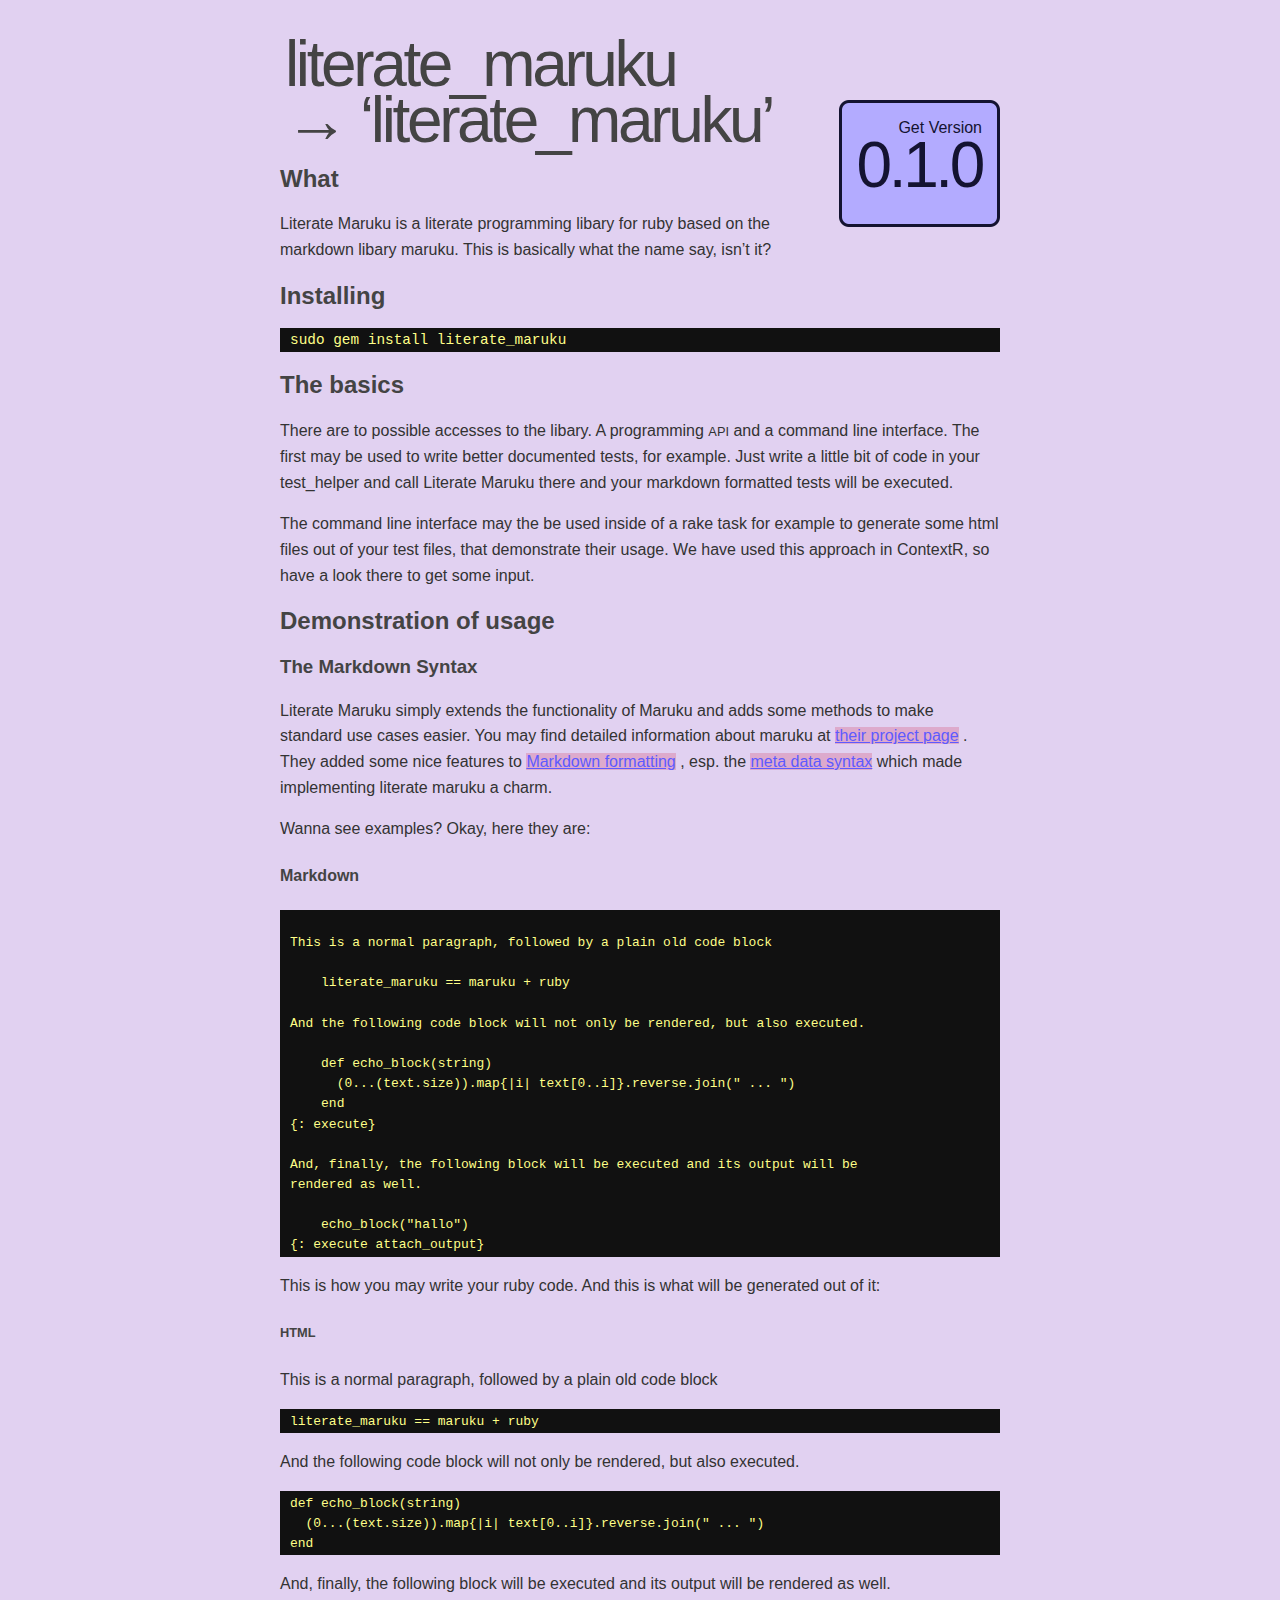
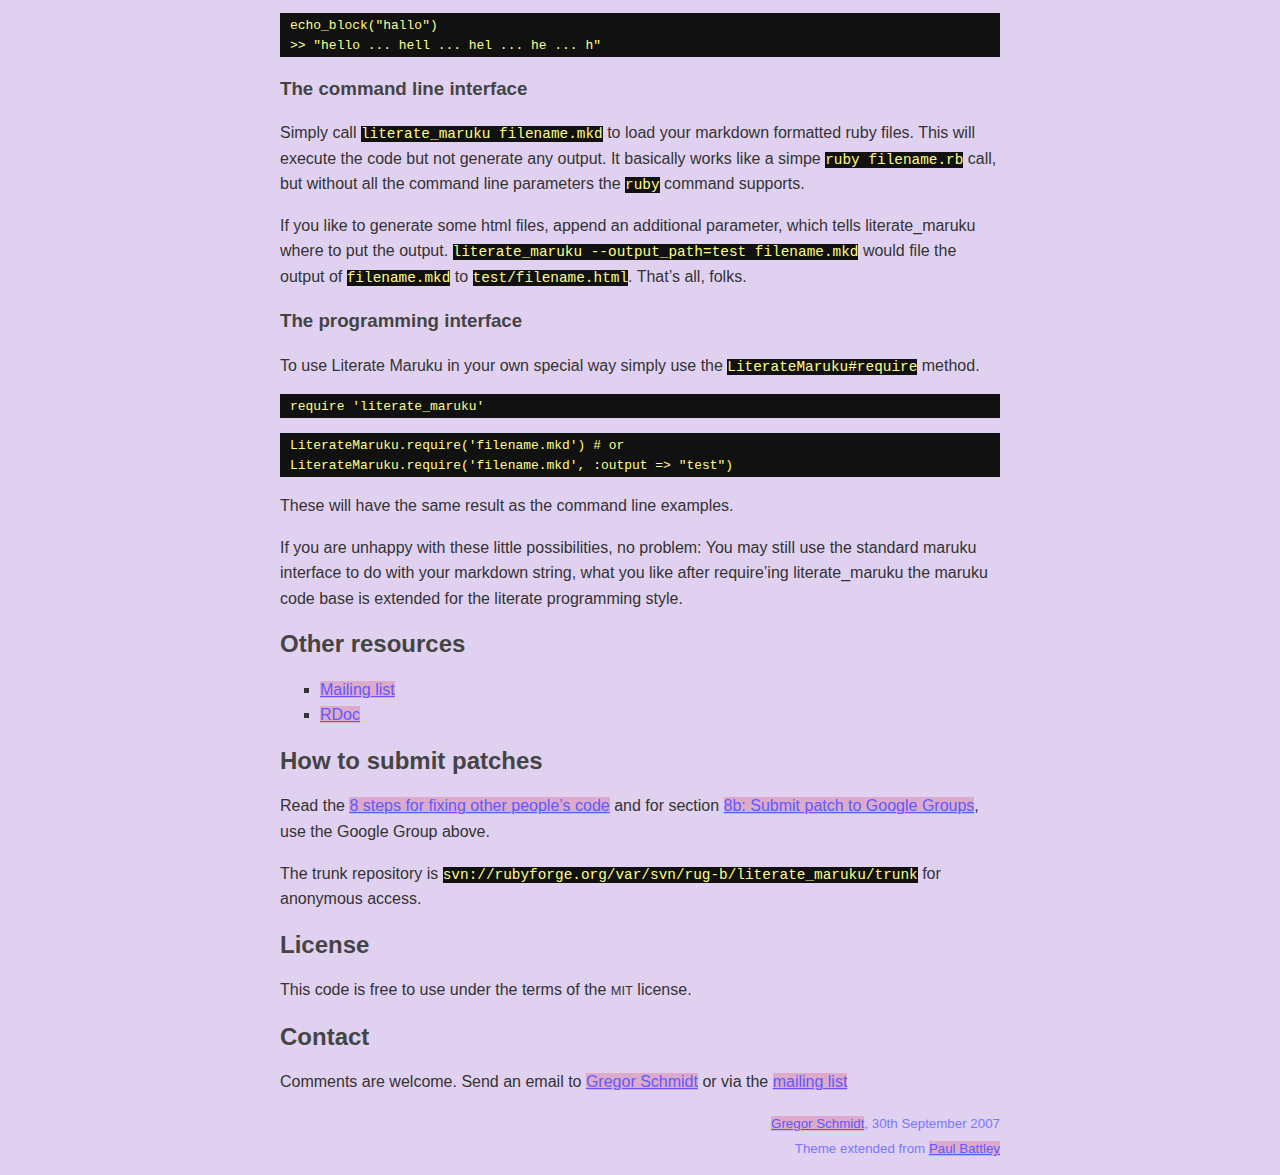
==== website/index.html @ 5e6b32fd "* added literate_maruku gem" ====
<!DOCTYPE html PUBLIC "-//W3C//DTD XHTML 1.0 Strict//EN"
"http://www.w3.org/TR/xhtml1/DTD/xhtml1-strict.dtd">
<html xmlns="http://www.w3.org/1999/xhtml" xml:lang="en" lang="en">
<head>
  <link rel="stylesheet" href="stylesheets/screen.css" type="text/css" media="screen" />
  <meta http-equiv="Content-Type" content="text/html; charset=utf-8" />
  <title>
      literate_maruku
  </title>
  <script src="javascripts/rounded_corners_lite.inc.js" type="text/javascript"></script>
<style>

</style>
  <script type="text/javascript">
    window.onload = function() {
      settings = {
          tl: { radius: 10 },
          tr: { radius: 10 },
          bl: { radius: 10 },
          br: { radius: 10 },
          antiAlias: true,
          autoPad: true,
          validTags: ["div"]
      }
      var versionBox = new curvyCorners(settings, document.getElementById("version"));
      versionBox.applyCornersToAll();
    }
  </script>
</head>
<body>
<div id="main">

    <h1>literate_maruku</h1>
    <div id="version" class="clickable" onclick='document.location = "http://rubyforge.org/projects/literate_maruku"; return false'>
      <p>Get Version</p>
      <a href="http://rubyforge.org/projects/literate_maruku" class="numbers">0.1.0</a>
    </div>
    <h1>&#x2192; &#8216;literate_maruku&#8217;</h1>


	<h2>What</h2>


	<p>Literate Maruku is a literate programming libary for ruby based on the markdown
libary maruku. This is basically what the name say, isn&#8217;t it?</p>


	<h2>Installing</h2>


	<p><pre class='syntax'><span class="ident">sudo</span> <span class="ident">gem</span> <span class="ident">install</span> <span class="ident">literate_maruku</span></pre></p>


	<h2>The basics</h2>


	<p>There are to possible accesses to the libary. A programming <span class="caps">API</span> and a command 
line interface. The first may be used to write better documented tests, 
for example. Just write a little bit of code in your test_helper and call
Literate Maruku there and your markdown formatted tests will be executed.</p>


	<p>The command line interface may the be used inside of a rake task for example to
generate some html files out of your test files, that demonstrate their usage. 
We have used this approach in ContextR, so have a look there to get some input.</p>


	<h2>Demonstration of usage</h2>


	<h3>The Markdown Syntax</h3>


	<p>Literate Maruku simply extends the functionality of Maruku and adds some methods
to make standard use cases easier. You may find detailed information about maruku at <a href="http://maruku.rubyforge.org/">their project page</a> . They added some nice
features to 
<a href="http://daringfireball.net/projects/markdown/syntax">Markdown formatting</a> , esp.
the <a href="http://maruku.rubyforge.org/proposal.html">meta data syntax</a> which made
implementing literate maruku a charm.</p>


	<p>Wanna see examples? Okay, here they are:</p>


	<h4>Markdown</h4>


<pre><code>
This is a normal paragraph, followed by a plain old code block

    literate_maruku == maruku + ruby

And the following code block will not only be rendered, but also executed.

    def echo_block(string)
      (0...(text.size)).map{|i| text[0..i]}.reverse.join(" ... ")
    end
{: execute}

And, finally, the following block will be executed and its output will be 
rendered as well.

    echo_block("hallo")
{: execute attach_output}
</code></pre>

	<p>This is how you may write your ruby code. And this is what will be generated 
out of it:</p>


	<h4><span class="caps">HTML</span></h4>


	<p>This is a normal paragraph, followed by a plain old code block</p>


<pre><code>literate_maruku == maruku + ruby
</code></pre>

	<p>And the following code block will not only be rendered, but also executed.</p>


	<pre><code>def echo_block(string)
  (0...(text.size)).map{|i| text[0..i]}.reverse.join(" ... ")
end</code></pre>


	<p>And, finally, the following block will be executed and its output will be 
rendered as well.</p>


	<pre><code>echo_block("hallo")
&gt;&gt; "hello ... hell ... hel ... he ... h"</code></pre>


	<h3>The command line interface</h3>


	<p>Simply call <code>literate_maruku filename.mkd</code> to load your markdown formatted ruby
files. This will execute the code but not generate any output. It basically works like a simpe <code>ruby filename.rb</code> call, but without all the command line parameters the <code>ruby</code> command supports.</p>


	<p>If you like to generate some html files, append an additional parameter, which
tells literate_maruku where to put the output.  
<code>literate_maruku --output_path=test filename.mkd</code> would file the output of 
<code>filename.mkd</code> to <code>test/filename.html</code>. That&#8217;s all, folks.</p>


	<h3>The programming interface</h3>


	<p>To use Literate Maruku in your own special way simply use the 
<code>LiterateMaruku#require</code> method.</p>


	<pre><code>require 'literate_maruku'</code></pre>


	<pre><code>LiterateMaruku.require('filename.mkd') # or
LiterateMaruku.require('filename.mkd', :output =&gt; "test")</code></pre>


	<p>These will have the same result as the command line examples.</p>


	<p>If you are unhappy with these little possibilities, no problem: You may still
use the standard maruku interface to do with your markdown string, what you like
after require&#8217;ing literate_maruku the maruku code base is extended for the 
literate programming style.</p>


	<h2>Other resources</h2>


	<ul>
	<li><a href="http://groups.google.com/group/rug-b">Mailing list</a></li>
		<li><a href="http://rug-b.rubyforge.org/literate_maruku/rdoc">RDoc</a></li>
	</ul>


	<h2>How to submit patches</h2>


	<p>Read the <a href="http://drnicwilliams.com/2007/06/01/8-steps-for-fixing-other-peoples-code/">8 steps for fixing other people&#8217;s code</a> and for section <a href="http://drnicwilliams.com/2007/06/01/8-steps-for-fixing-other-peoples-code/#8b-google-groups">8b: Submit patch to Google Groups</a>, use the Google Group above.</p>


	<p>The trunk repository is <code>svn://rubyforge.org/var/svn/rug-b/literate_maruku/trunk</code> for anonymous access.</p>


	<h2>License</h2>


	<p>This code is free to use under the terms of the <span class="caps">MIT</span> license.</p>


	<h2>Contact</h2>


	<p>Comments are welcome. Send an email to <a href="mailto:ruby@schmidtwisser.de">Gregor Schmidt</a> or via the <a href="http://groups.google.com/group/literate_maruku">mailing list</a></p>
    <p class="coda">
      <a href="ruby@schmidtwisser.de">Gregor Schmidt</a>, 30th September 2007<br>
      Theme extended from <a href="http://rb2js.rubyforge.org/">Paul Battley</a>
    </p>
</div>

<!-- insert site tracking codes here, like Google Urchin -->

</body>
</html>
---- website/stylesheets/screen.css ----
body {
  background-color: #E1D1F1;
  font-family: "Georgia", sans-serif;
  font-size: 16px;
  line-height: 1.6em;
  padding: 1.6em 0 0 0;
  color: #333;
}
h1, h2, h3, h4, h5, h6 {
  color: #444;
}
h1 { 
  font-family: sans-serif;
  font-weight: normal;
  font-size: 4em;
  line-height: 0.8em;
  letter-spacing: -0.1ex;
	margin: 5px;
}
li {
  padding: 0;
  margin: 0;
  list-style-type: square;
}
a {
  color: #5E5AFF;
	background-color: #DAC;
  font-weight: normal;
  text-decoration: underline;
}
blockquote {
  font-size: 90%;
  font-style: italic;
  border-left: 1px solid #111;
  padding-left: 1em;
}
.caps {
  font-size: 80%;
}

#main {
  width: 45em;
  padding: 0;
  margin: 0 auto;
}
.coda {
  text-align: right;
  color: #77f;
  font-size: smaller;
}

table {
  font-size: 90%;
  line-height: 1.4em;
  color: #ff8;
  background-color: #111;
  padding: 2px 10px 2px 10px;
	border-style: dashed;
}

th {
	color: #fff;
}

td {
  padding: 2px 10px 2px 10px;
}

.success {
	color: #0CC52B;
}

.failed {
	color: #E90A1B;
}

.unknown {
	color: #995000;
}
pre {
  padding: 2px 10px 2px 10px;
}
pre, code {
  font-family: monospace;
  font-size: 90%;
  line-height: 1.4em;
  color: #ff8;
  background-color: #111;
}
.comment { color: #aaa; font-style: italic; }
.keyword { color: #eff; font-weight: bold; }
.punct { color: #eee; font-weight: bold; }
.symbol { color: #0bb; }
.string { color: #6b4; }
.ident { color: #ff8; }
.constant { color: #66f; }
.regex { color: #ec6; }
.number { color: #F99; }
.expr { color: #227; }

#version {
  float: right;
  text-align: right;
  font-family: sans-serif;
  font-weight: normal;
  background-color: #B3ABFF;
  color: #141331;
  padding: 15px 20px 10px 20px;
  margin: 0 auto;
	margin-top: 15px;
  border: 3px solid #141331;
}

#version .numbers {
  display: block;
  font-size: 4em;
  line-height: 0.8em;
  letter-spacing: -0.1ex;
	margin-bottom: 15px;
}

#version p {
  text-decoration: none;
	color: #141331;
	background-color: #B3ABFF;
	margin: 0;
	padding: 0;
}

#version a {
  text-decoration: none;
	color: #141331;
	background-color: #B3ABFF;
}

.clickable {
	cursor:	pointer; 
	cursor:	hand;
}
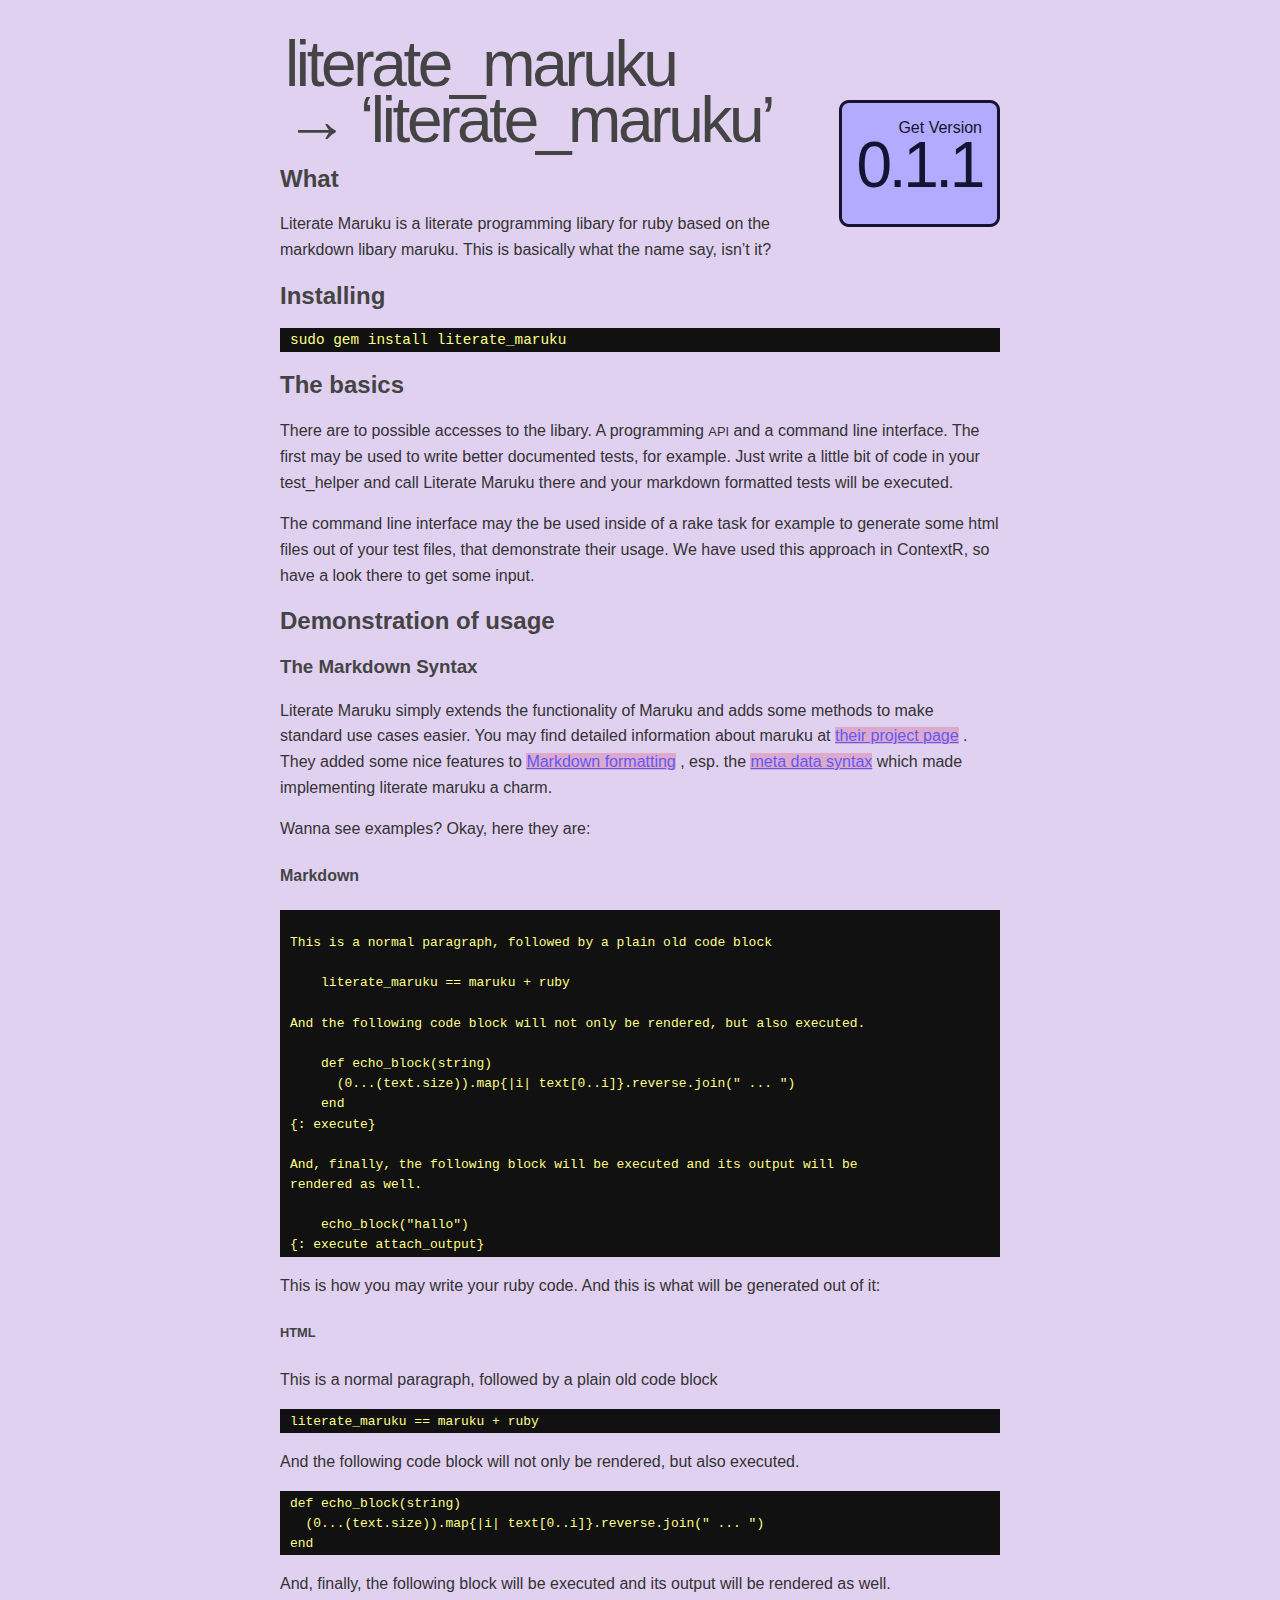
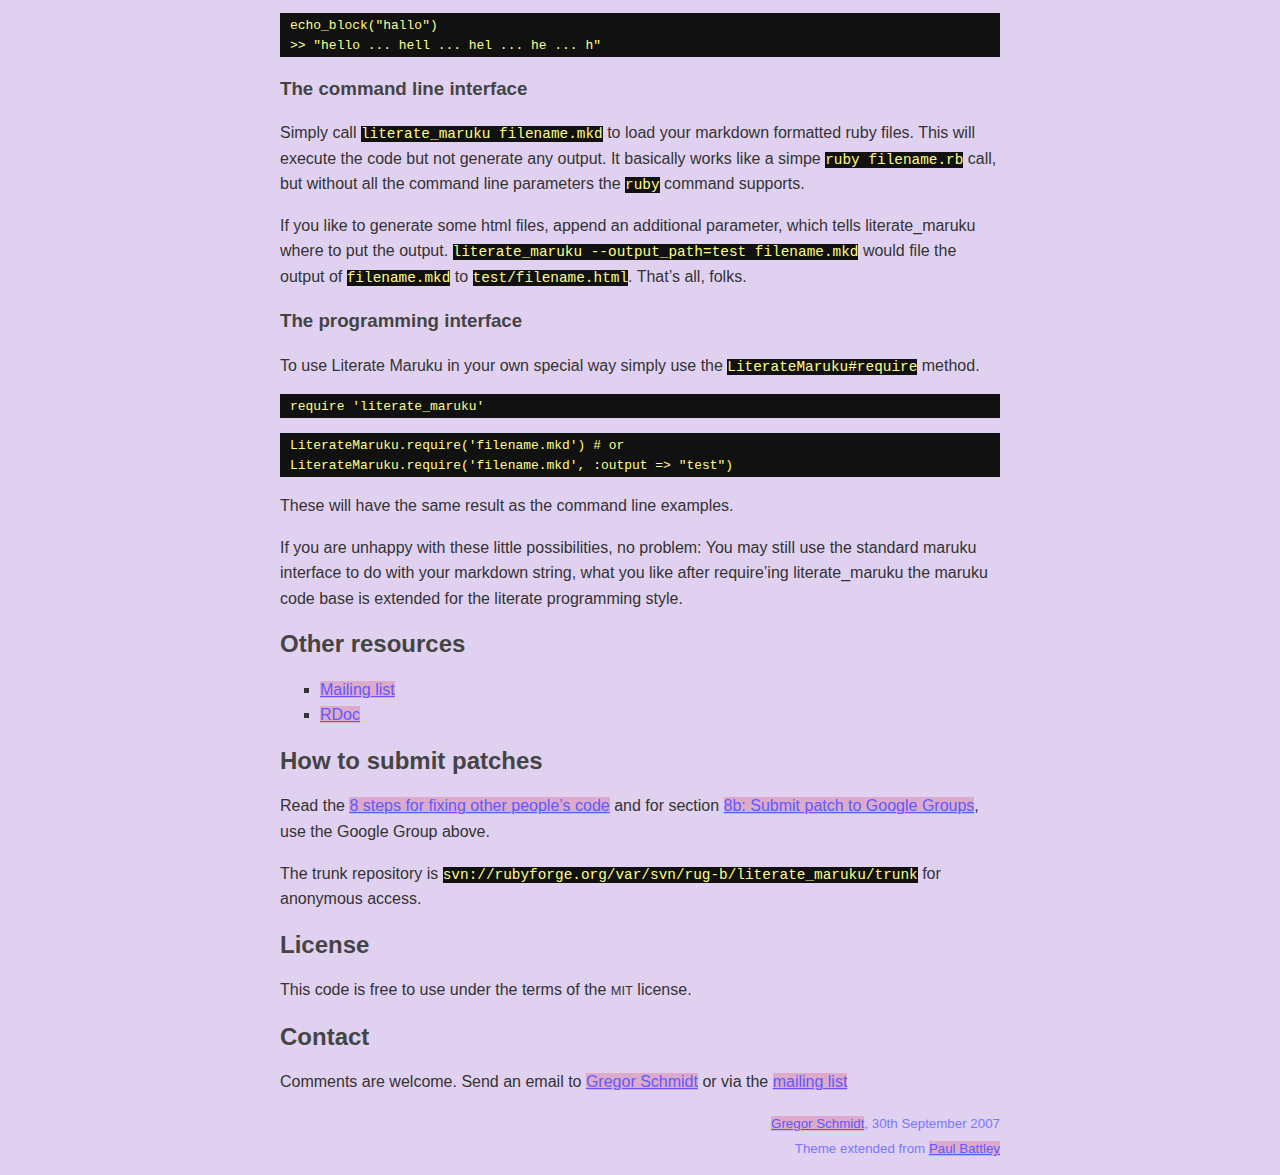
==== commit 74211b0f: "* updated website and History  * this will be released" ====
--- a/website/index.html
+++ b/website/index.html
@@ -33,7 +33,7 @@
     <h1>literate_maruku</h1>
     <div id="version" class="clickable" onclick='document.location = "http://rubyforge.org/projects/literate_maruku"; return false'>
       <p>Get Version</p>
-      <a href="http://rubyforge.org/projects/literate_maruku" class="numbers">0.1.0</a>
+      <a href="http://rubyforge.org/projects/literate_maruku" class="numbers">0.1.1</a>
     </div>
     <h1>&#x2192; &#8216;literate_maruku&#8217;</h1>
 
